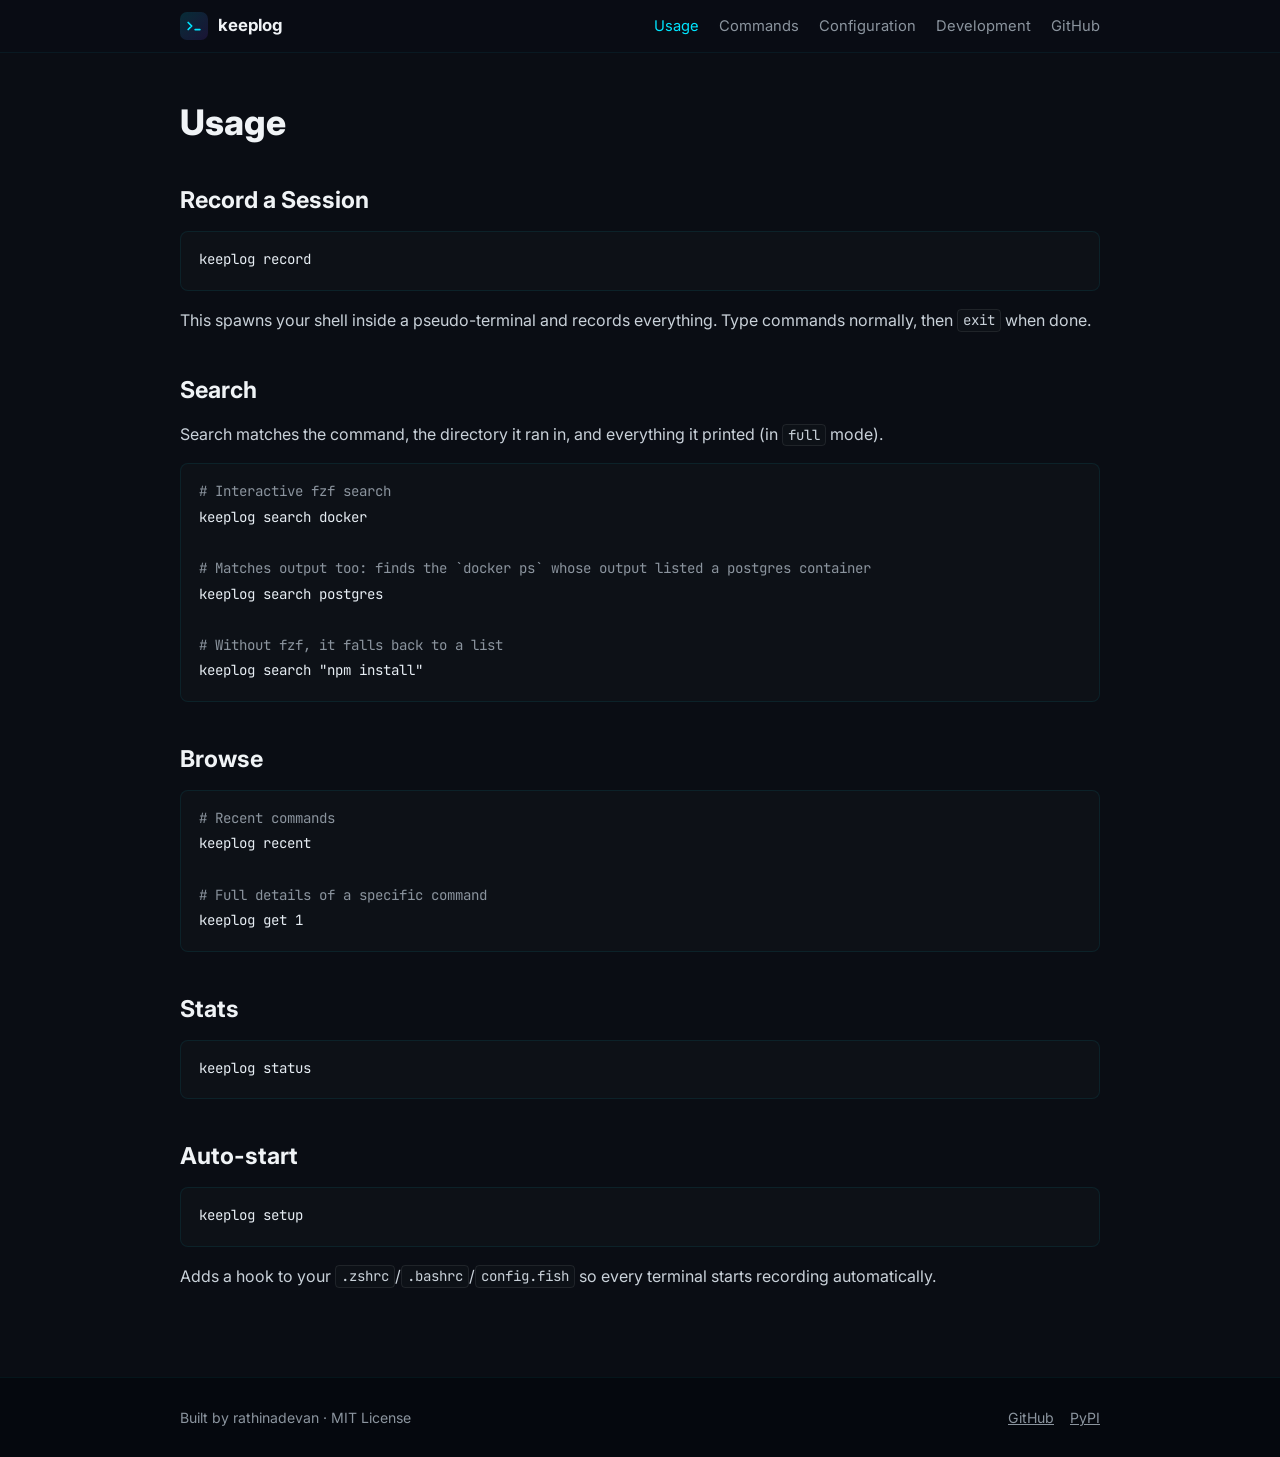
==== docs/usage/index.html @ aa4a74f0 "docs: replace MkDocs with a plain HTML site" ====
<!doctype html>
<html lang="en">
<head>
  <meta charset="utf-8">
  <meta name="viewport" content="width=device-width, initial-scale=1">
  <title>Usage - keeplog</title>
  <meta name="description" content="How to record terminal sessions, search command history, and browse past output with keeplog.">
  <link rel="canonical" href="https://rathinadev.github.io/keeplog/usage/">
  <meta property="og:type" content="website">
  <meta property="og:site_name" content="keeplog">
  <meta property="og:title" content="Usage - keeplog">
  <meta property="og:description" content="How to record terminal sessions, search command history, and browse past output with keeplog.">
  <meta property="og:url" content="https://rathinadev.github.io/keeplog/usage/">
  <meta name="twitter:card" content="summary">
  <link rel="icon" href="../assets/favicon.png">
  <link rel="preconnect" href="https://fonts.googleapis.com">
  <link rel="preconnect" href="https://fonts.gstatic.com" crossorigin>
  <link rel="stylesheet" href="https://fonts.googleapis.com/css2?family=Inter:wght@400;600;700;800&family=JetBrains+Mono:wght@400;500&display=swap">
  <link rel="stylesheet" href="../style.css">
  <script src="../site.js" defer></script>
</head>
<body>
  <a class="skip" href="#main">Skip to content</a>
  <header class="site-header">
    <div class="wrap header-inner">
      <a class="brand" href="../"><img src="../assets/logo.svg" alt="" width="28" height="28">keeplog</a>
      <nav class="site-nav" aria-label="Main">
        <a href="../usage/" aria-current="page">Usage</a>
        <a href="../commands/">Commands</a>
        <a href="../config/">Configuration</a>
        <a href="../development/">Development</a>
        <a href="https://github.com/rathinadev/keeplog">GitHub</a>
      </nav>
    </div>
  </header>

  <main id="main" class="wrap">
    <h1>Usage</h1>

    <h2>Record a Session</h2>
<pre><code>keeplog record</code></pre>
    <p>This spawns your shell inside a pseudo-terminal and records everything. Type commands normally, then <code>exit</code> when done.</p>

    <h2>Search</h2>
    <p>Search matches the command, the directory it ran in, and everything it printed (in <code>full</code> mode).</p>
<pre><code><span class="c"># Interactive fzf search</span>
keeplog search docker

<span class="c"># Matches output too: finds the `docker ps` whose output listed a postgres container</span>
keeplog search postgres

<span class="c"># Without fzf, it falls back to a list</span>
keeplog search "npm install"</code></pre>

    <h2>Browse</h2>
<pre><code><span class="c"># Recent commands</span>
keeplog recent

<span class="c"># Full details of a specific command</span>
keeplog get 1</code></pre>

    <h2>Stats</h2>
<pre><code>keeplog status</code></pre>

    <h2>Auto-start</h2>
<pre><code>keeplog setup</code></pre>
    <p>Adds a hook to your <code>.zshrc</code>/<code>.bashrc</code>/<code>config.fish</code> so every terminal starts recording automatically.</p>
  </main>

  <footer class="site-footer">
    <div class="wrap">
      <span>Built by rathinadevan · MIT License</span>
      <span><a href="https://github.com/rathinadev/keeplog">GitHub</a><a href="https://pypi.org/project/keeplog/">PyPI</a></span>
    </div>
  </footer>
</body>
</html>
---- docs/style.css ----
:root {
  --bg: #0a0d14;
  --bg-raised: #0d1117;
  --text: #c9d1d9;
  --muted: #8b949e;
  --heading: #f0f3f6;
  --accent: #00e5ff;
  --line: rgba(255, 255, 255, 0.08);
  --line-accent: rgba(0, 229, 255, 0.12);
  --sans: 'Inter', -apple-system, BlinkMacSystemFont, 'Segoe UI', sans-serif;
  --mono: 'JetBrains Mono', ui-monospace, SFMono-Regular, Menlo, monospace;
}

* { box-sizing: border-box; }

html { scroll-behavior: smooth; }

body {
  margin: 0;
  background: var(--bg);
  color: var(--text);
  font: 16px/1.65 var(--sans);
}

a { color: var(--accent); }

img { max-width: 100%; height: auto; display: block; }

.wrap {
  max-width: 960px;
  margin: 0 auto;
  padding-inline: 20px;
}

.skip {
  position: absolute;
  left: -9999px;
}

.skip:focus {
  left: 16px;
  top: 12px;
  z-index: 10;
  background: var(--accent);
  color: #000;
  padding: 6px 12px;
  border-radius: 6px;
}

/* Header */
.site-header {
  position: sticky;
  top: 0;
  z-index: 5;
  background: rgba(10, 13, 20, 0.85);
  backdrop-filter: blur(16px) saturate(180%);
  -webkit-backdrop-filter: blur(16px) saturate(180%);
  border-bottom: 1px solid rgba(0, 229, 255, 0.06);
}

.header-inner {
  display: flex;
  align-items: center;
  justify-content: space-between;
  flex-wrap: wrap;
  gap: 8px 24px;
  padding-block: 12px;
}

.brand {
  display: flex;
  align-items: center;
  gap: 10px;
  color: var(--heading);
  font-weight: 700;
  font-size: 1.05rem;
  text-decoration: none;
}

.site-nav {
  display: flex;
  flex-wrap: wrap;
  gap: 4px 20px;
  font-size: 0.92rem;
}

.site-nav a {
  color: var(--muted);
  text-decoration: none;
}

.site-nav a:hover { color: var(--heading); }

.site-nav a[aria-current="page"] { color: var(--accent); }

/* Content */
main { padding-block: 48px 72px; }

h1, h2, h3 {
  color: var(--heading);
  line-height: 1.2;
}

h1 {
  font-size: 2.2rem;
  font-weight: 800;
  margin: 0 0 16px;
}

h2 {
  font-size: 1.45rem;
  font-weight: 700;
  margin: 44px 0 12px;
}

h3 {
  font-size: 1.1rem;
  font-weight: 600;
  margin: 28px 0 8px;
}

code {
  font-family: var(--mono);
  font-size: 0.88em;
  background: var(--bg-raised);
  border: 1px solid var(--line);
  border-radius: 4px;
  padding: 0.1em 0.35em;
}

pre {
  position: relative;
  margin: 16px 0;
  padding: 16px 18px;
  background: var(--bg-raised);
  border: 1px solid rgba(0, 229, 255, 0.08);
  border-radius: 8px;
  overflow-x: auto;
  line-height: 1.6;
}

pre code {
  background: none;
  border: 0;
  padding: 0;
  font-size: 0.88rem;
  color: #e6edf3;
}

pre .c { color: var(--muted); }

.copy {
  position: absolute;
  top: 8px;
  right: 8px;
  padding: 4px 10px;
  font: 500 0.75rem var(--sans);
  color: var(--muted);
  background: rgba(255, 255, 255, 0.04);
  border: 1px solid rgba(255, 255, 255, 0.12);
  border-radius: 6px;
  cursor: pointer;
  opacity: 0;
  transition: opacity 0.15s;
}

pre:hover .copy,
.copy:focus-visible { opacity: 1; }

@media (hover: none) {
  .copy { opacity: 1; }
}

.table-wrap { overflow-x: auto; }

table {
  width: 100%;
  border-collapse: collapse;
  font-size: 0.95rem;
}

th, td {
  text-align: left;
  vertical-align: top;
  padding: 10px 12px;
  border-bottom: 1px solid var(--line);
}

th {
  color: var(--heading);
  font-weight: 600;
}

td code { white-space: nowrap; }

/* Hero */
.hero {
  text-align: center;
  padding-block: 24px 8px;
}

.hero-badge {
  display: inline-block;
  margin-bottom: 24px;
  padding: 5px 13px;
  border: 1px solid rgba(0, 229, 255, 0.2);
  border-radius: 100px;
  background: rgba(0, 229, 255, 0.05);
  color: var(--accent);
  font-size: 0.75rem;
  font-weight: 600;
  letter-spacing: 0.05em;
  text-transform: uppercase;
}

.hero h1 {
  font-size: 3rem;
  line-height: 1.1;
  background: linear-gradient(135deg, #00e5ff 0%, #a855f7 50%, #00e5ff 100%);
  background-size: 200% auto;
  -webkit-background-clip: text;
  background-clip: text;
  -webkit-text-fill-color: transparent;
  animation: shimmer 4s ease-in-out infinite;
}

@keyframes shimmer {
  0%, 100% { background-position: 0% center; }
  50% { background-position: 200% center; }
}

.hero-subtitle {
  max-width: 600px;
  margin: 0 auto 32px;
  color: var(--muted);
  font-size: 1.15rem;
  line-height: 1.6;
}

.hero-actions {
  display: flex;
  flex-wrap: wrap;
  justify-content: center;
  gap: 16px;
  margin-bottom: 48px;
}

.btn {
  display: inline-block;
  padding: 12px 28px;
  border-radius: 8px;
  font-weight: 600;
  font-size: 0.95rem;
  text-decoration: none;
  transition: transform 0.2s, box-shadow 0.2s, background 0.2s, border-color 0.2s;
}

.btn-primary {
  background: linear-gradient(135deg, #00e5ff, #7c3aed);
  color: #fff;
}

.btn-primary:hover {
  transform: translateY(-2px);
  box-shadow: 0 8px 30px rgba(0, 229, 255, 0.3);
}

.btn-ghost {
  border: 1px solid rgba(0, 229, 255, 0.3);
  color: var(--accent);
}

.btn-ghost:hover {
  background: rgba(0, 229, 255, 0.08);
  border-color: var(--accent);
}

/* Terminal frame */
.terminal {
  max-width: 820px;
  margin: 0 auto;
  border: 1px solid var(--line-accent);
  border-radius: 12px;
  overflow: hidden;
  box-shadow: 0 8px 40px rgba(0, 0, 0, 0.4);
  text-align: left;
}

.terminal-bar {
  display: flex;
  align-items: center;
  gap: 6px;
  padding: 10px 16px;
  background: #161a23;
  border-bottom: 1px solid var(--line);
}

.terminal-dot {
  width: 10px;
  height: 10px;
  border-radius: 50%;
}

.terminal-dot.red { background: #ff5f56; }
.terminal-dot.yellow { background: #ffbd2e; }
.terminal-dot.green { background: #27c93f; }

.terminal-title {
  margin-left: auto;
  color: rgba(255, 255, 255, 0.4);
  font: 0.75rem var(--mono);
}

/* Feature cards */
.cards {
  display: grid;
  grid-template-columns: repeat(auto-fit, minmax(240px, 1fr));
  gap: 16px;
  margin: 16px 0 0;
  padding: 0;
  list-style: none;
}

.cards li {
  padding: 20px;
  border: 1px solid rgba(0, 229, 255, 0.08);
  border-radius: 12px;
  background: rgba(255, 255, 255, 0.02);
  transition: transform 0.2s, border-color 0.2s, box-shadow 0.2s;
}

.cards li:hover {
  transform: translateY(-2px);
  border-color: rgba(0, 229, 255, 0.2);
  box-shadow: 0 4px 20px rgba(0, 229, 255, 0.06);
}

.cards strong {
  display: block;
  margin-bottom: 4px;
  color: var(--heading);
}

/* Footer */
.site-footer {
  padding-block: 28px;
  border-top: 1px solid rgba(0, 229, 255, 0.06);
  background: #05080e;
  color: var(--muted);
  font-size: 0.88rem;
}

.site-footer .wrap {
  display: flex;
  flex-wrap: wrap;
  justify-content: space-between;
  gap: 8px 24px;
}

.site-footer a {
  color: var(--muted);
  margin-left: 16px;
}

.site-footer a:first-child { margin-left: 0; }

@media (max-width: 600px) {
  main { padding-block: 32px 56px; }
  h1 { font-size: 1.8rem; }
  .hero h1 { font-size: 2.2rem; }
}

@media (prefers-reduced-motion: reduce) {
  html { scroll-behavior: auto; }
  .hero h1 { animation: none; }
  .btn, .cards li { transition: none; }
}
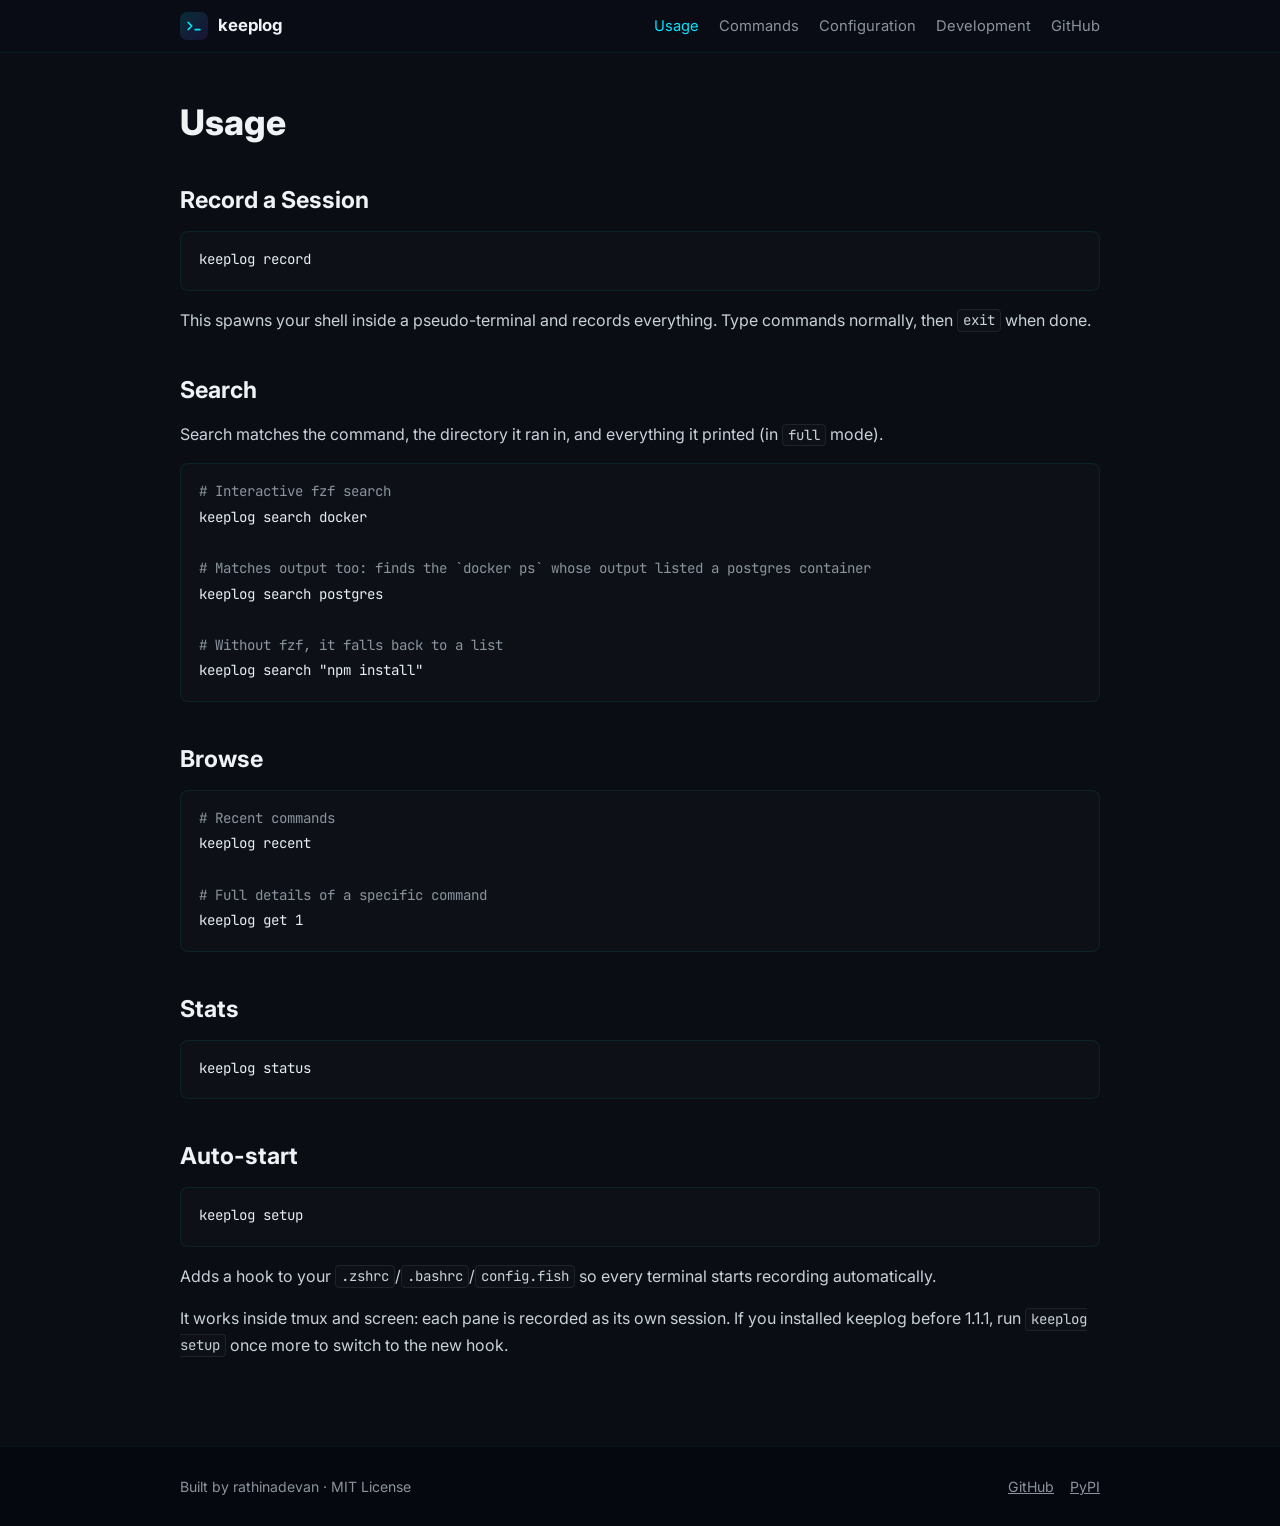
==== commit cd7c30fe: "docs: note tmux support and that full-screen apps are not saved" ====
--- a/docs/usage/index.html
+++ b/docs/usage/index.html
@@ -65,6 +65,7 @@
     <h2>Auto-start</h2>
 <pre><code>keeplog setup</code></pre>
     <p>Adds a hook to your <code>.zshrc</code>/<code>.bashrc</code>/<code>config.fish</code> so every terminal starts recording automatically.</p>
+    <p>It works inside tmux and screen: each pane is recorded as its own session. If you installed keeplog before 1.1.1, run <code>keeplog setup</code> once more to switch to the new hook.</p>
   </main>
 
   <footer class="site-footer">
